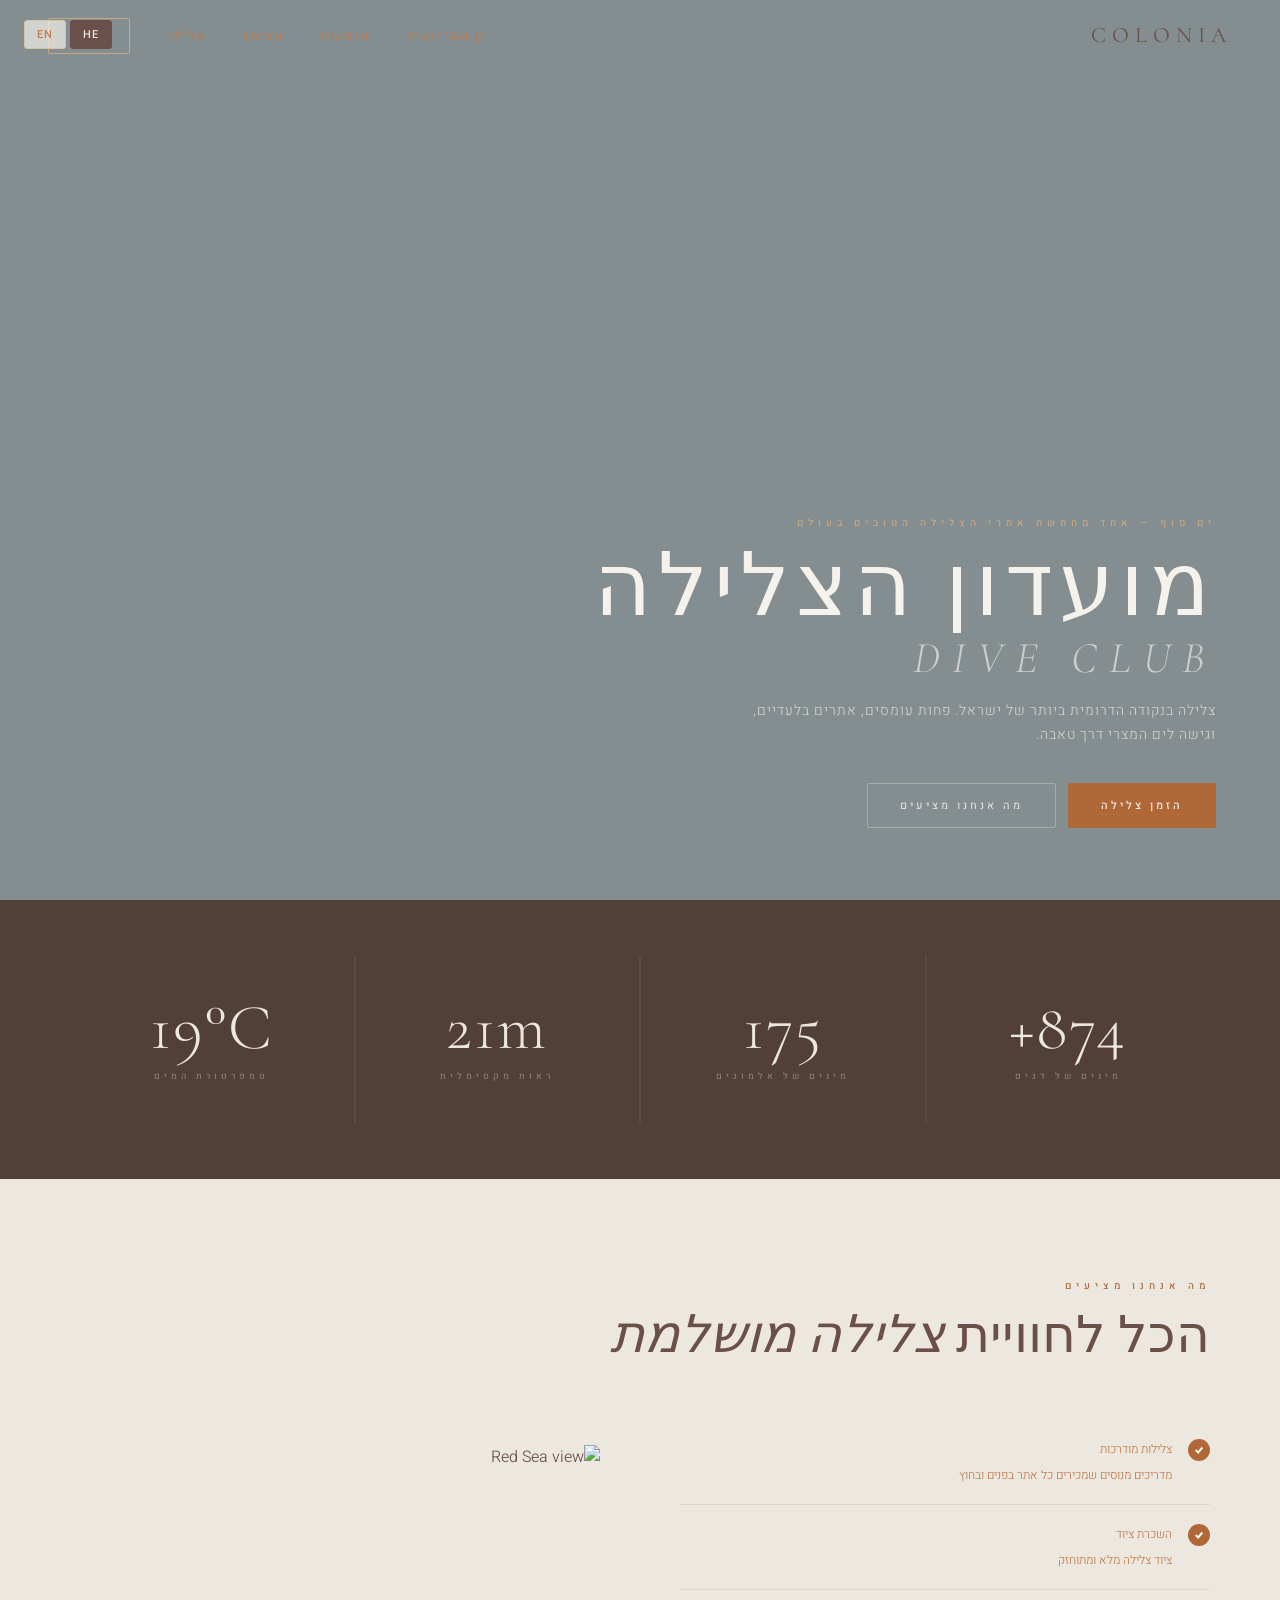
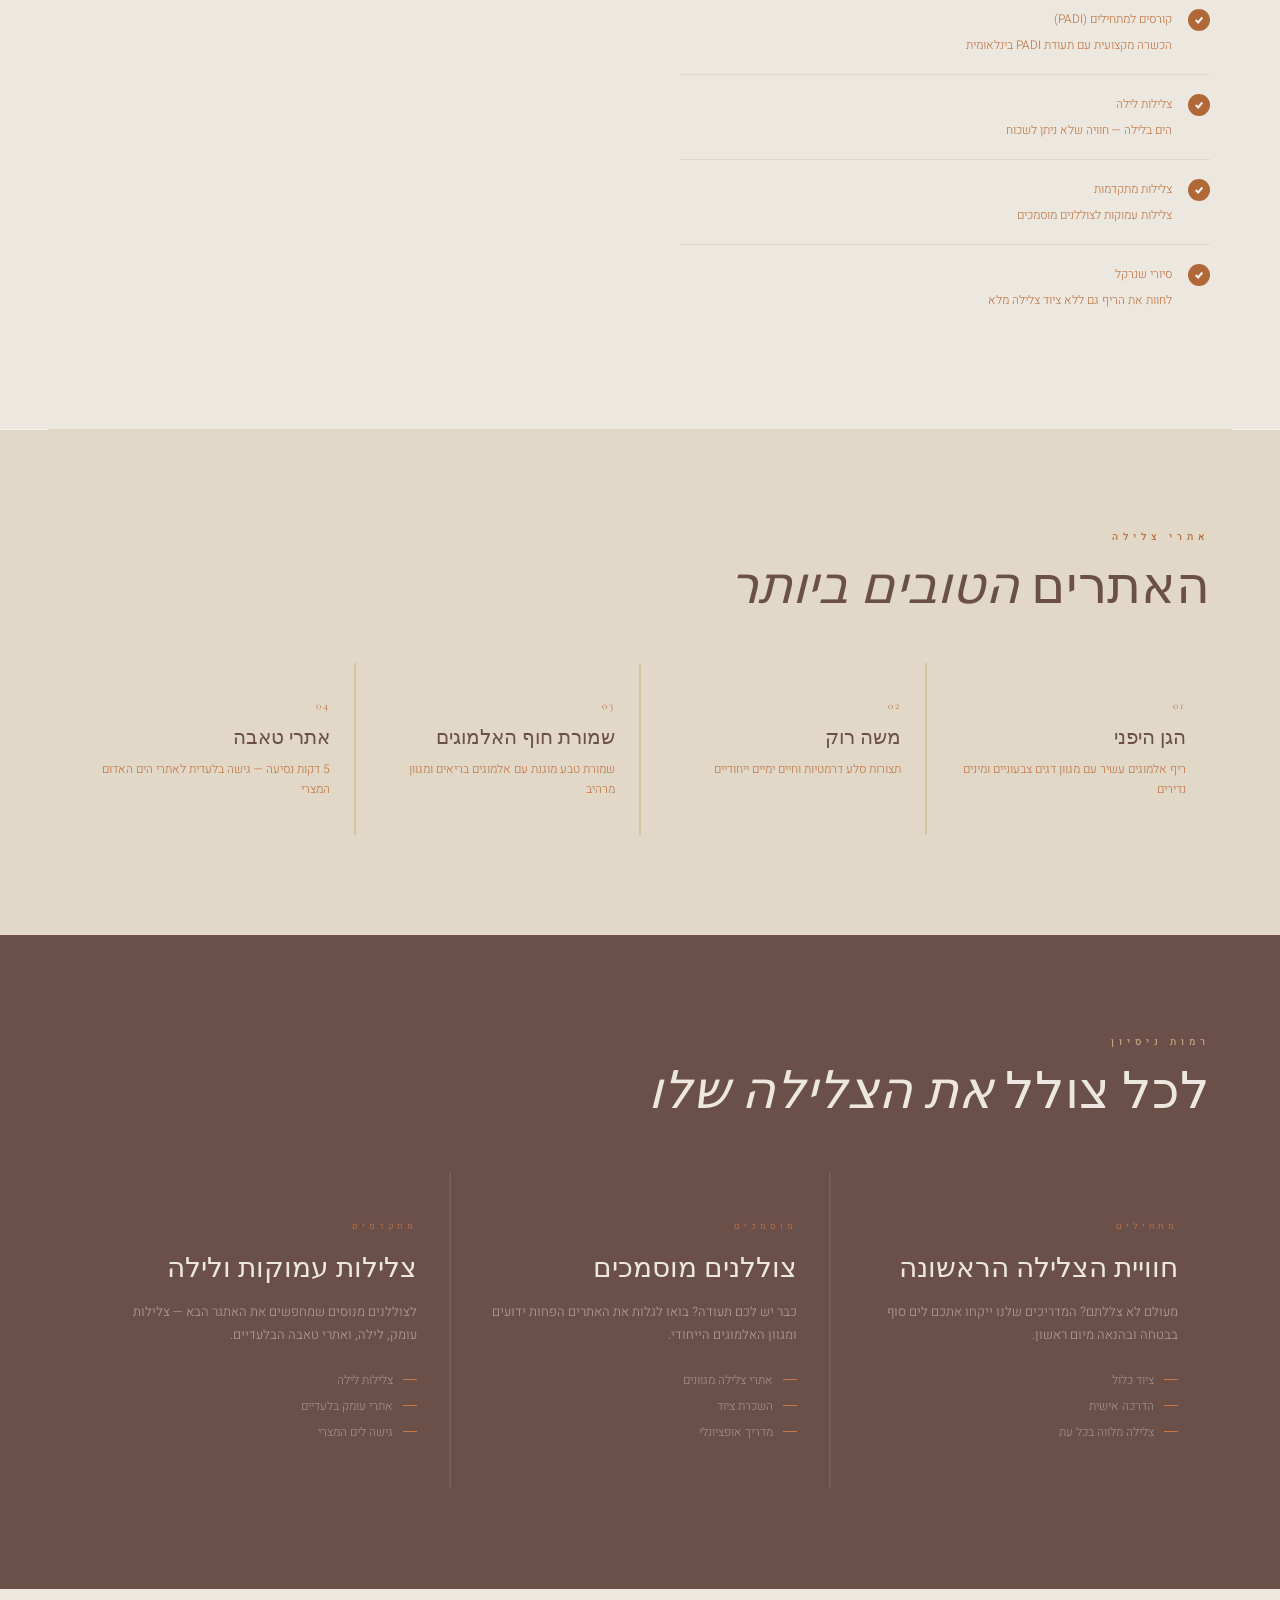
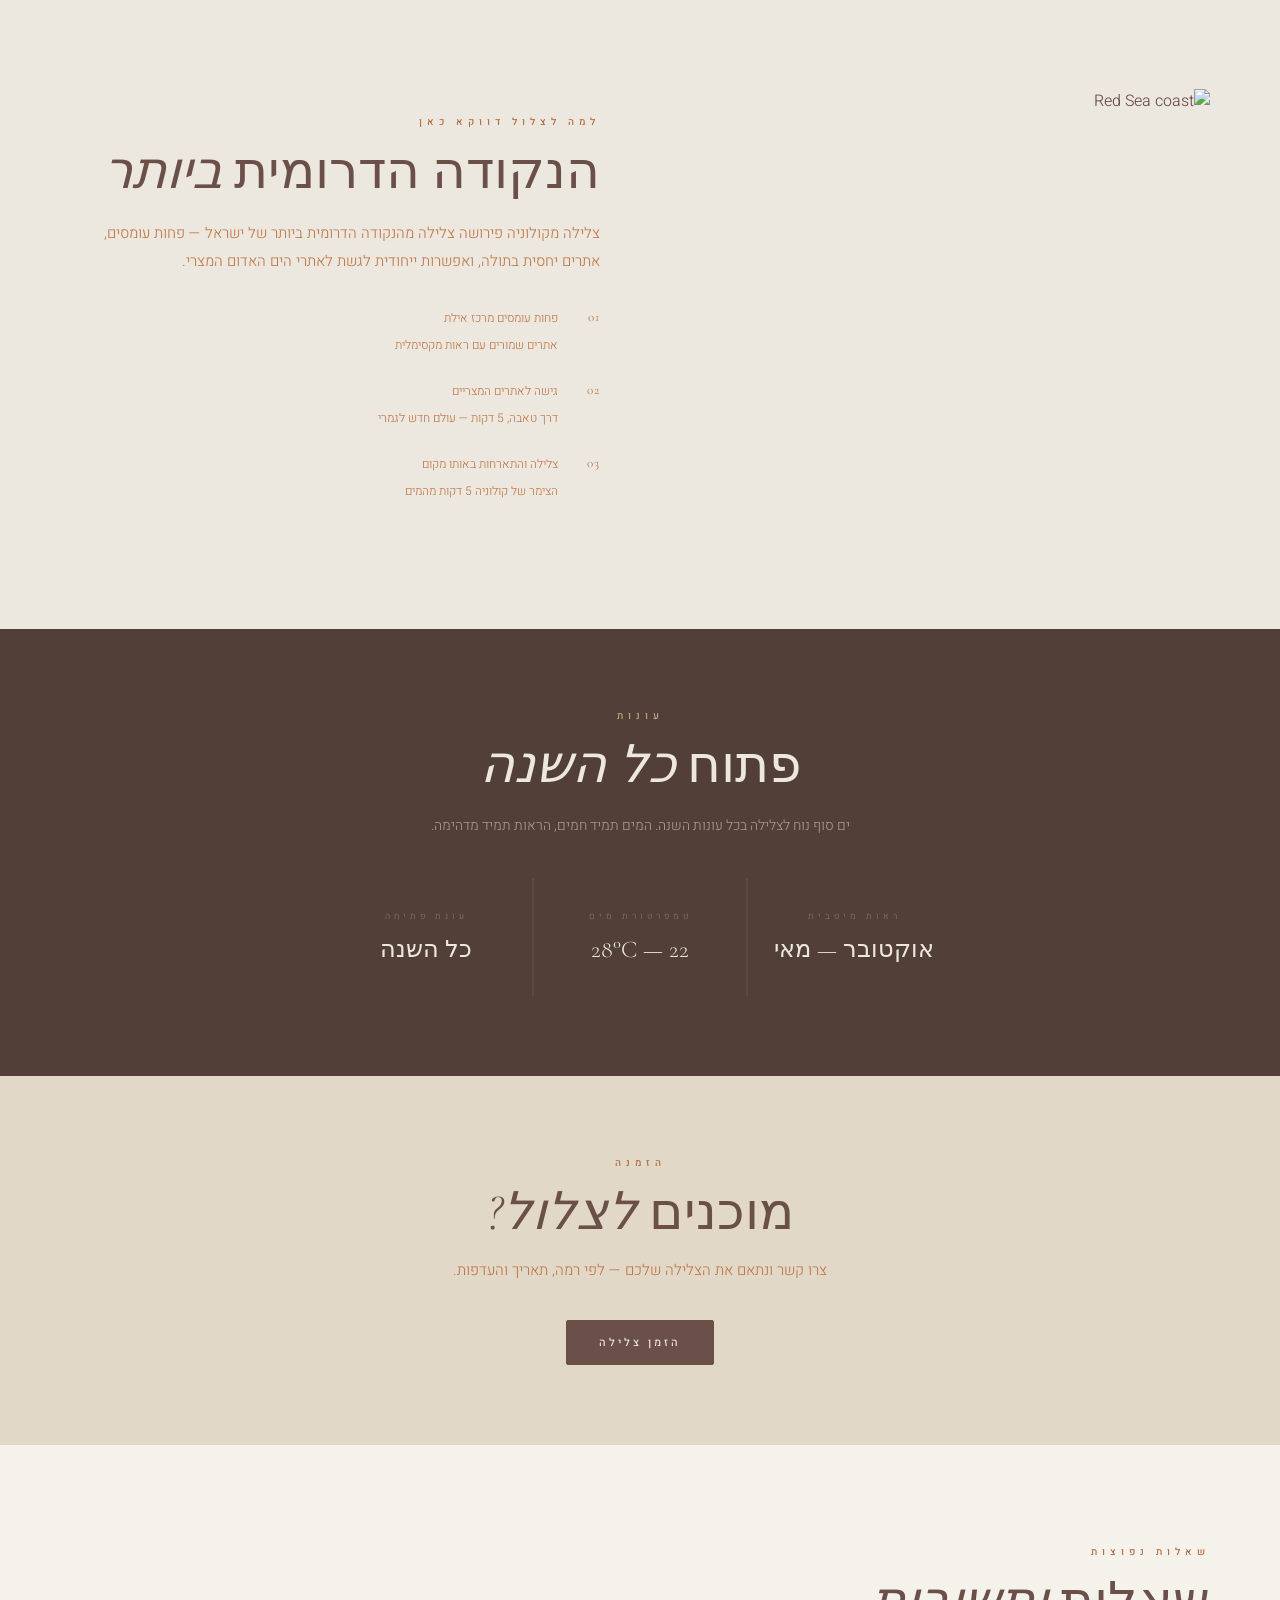
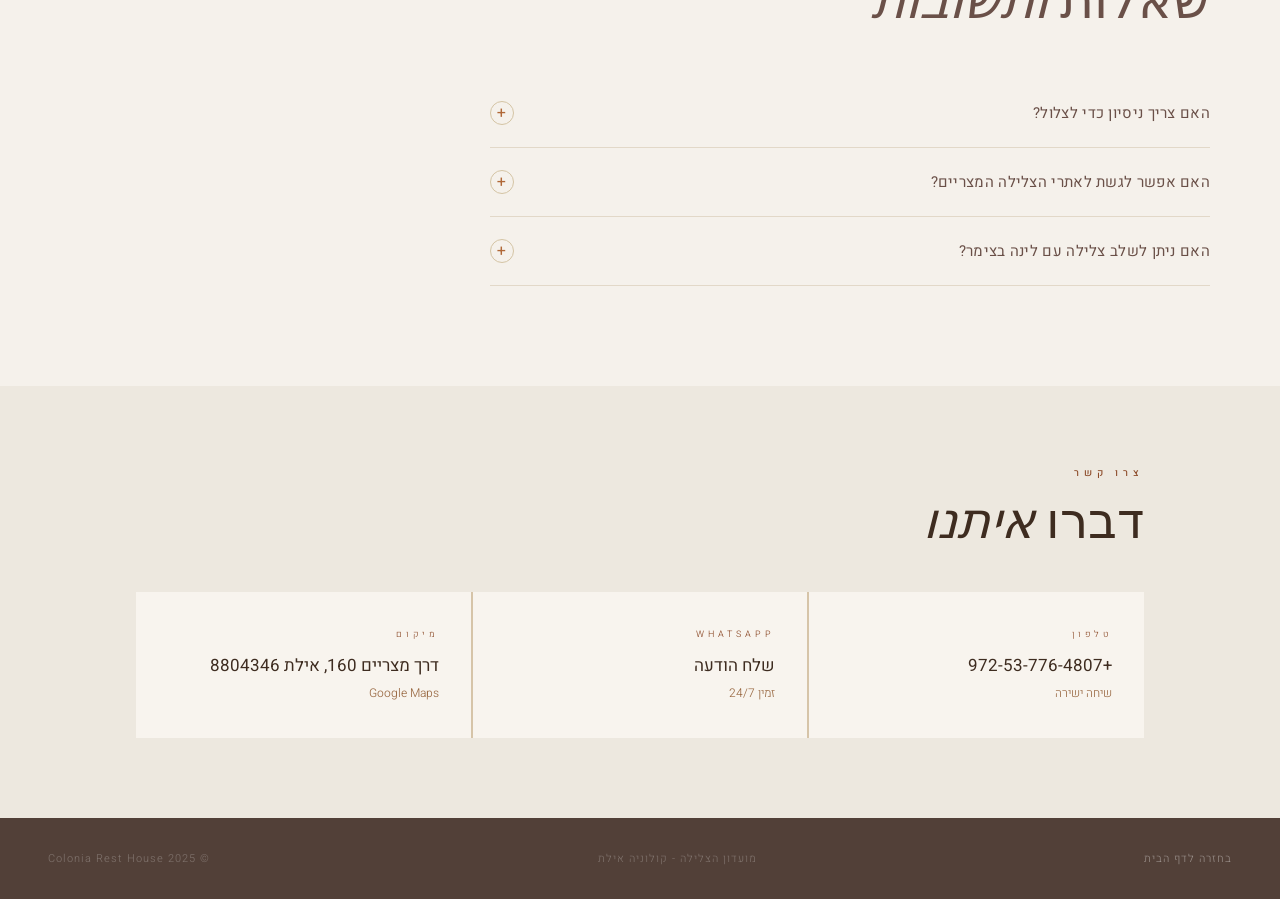
==== diving.html @ 59344635 "deploy: diving.html" ====
<!DOCTYPE html>
<html lang="he" dir="rtl">
<head>
  <meta charset="UTF-8" />
  <meta name="viewport" content="width=device-width, initial-scale=1.0" />
  <title>מועדון הצלילה | Colonia Rest House Eilat</title>
  <meta name="description" content="מועדון הצלילה של קולוניה אילת — צלילה בים סוף, אחד מאתרי הצלילה הטובים בעולם. קורסים, השכרת ציוד, צלילות מודרכות." />
  <link rel="preconnect" href="https://fonts.googleapis.com" />
  <link href="https://fonts.googleapis.com/css2?family=Cormorant+Garamond:ital,wght@0,300;0,400;0,600;1,300;1,400&family=Heebo:wght@300;400;500;600&display=swap" rel="stylesheet" />
  <style>
    *, *::before, *::after { box-sizing: border-box; margin: 0; padding: 0; }
    :root {
      --cream: #EDE8DF; --warm: #E2D8C8; --sand: #D4C4A4; --tan: #C8A882;
      --brown: #C07848; --deep: #B86030; --earth: #6A5048; --rust: #B06838;
      --rust2: #C87848; --dark: #524038; --white: #F5F1EB;
    }
    html { scroll-behavior: smooth; }
    body { font-family: 'Heebo', sans-serif; background: var(--white); color: var(--earth); overflow-x: hidden; font-weight: 300; }
    html, body { margin: 0; padding: 0; overflow-x: hidden; }
    section, footer { width: 100%; overflow-x: hidden; }
    img { max-width: 100%; }

    /* LANG */
    .lang-switch { position: fixed; top: 20px; left: 24px; z-index: 1000; display: flex; gap: 4px; }
    .lang-btn { background: rgba(245,241,235,0.7); border: 1px solid var(--sand); color: var(--brown); border-radius: 3px; padding: 5px 12px; font-size: 11px; font-weight: 500; cursor: pointer; letter-spacing: 1px; font-family: 'Heebo', sans-serif; transition: all 0.2s; }
    .lang-btn.active, .lang-btn:hover { background: var(--earth); color: var(--cream); border-color: var(--earth); }

    /* NAV */
    nav { position: fixed; top: 0; width: 100%; z-index: 900; padding: 22px 48px; display: flex; align-items: center; justify-content: space-between; transition: all 0.4s; }
    nav.scrolled { background: rgba(250,250,248,0.97); backdrop-filter: blur(20px); border-bottom: 1px solid var(--warm); padding: 16px 48px; }
    .nav-logo { font-family: 'Cormorant Garamond', serif; font-size: 22px; font-weight: 400; color: var(--earth); letter-spacing: 6px; text-decoration: none; text-transform: uppercase; }
    .nav-links { display: flex; gap: 36px; list-style: none; align-items: center; }
    .nav-links a { color: var(--brown); text-decoration: none; font-size: 12px; font-weight: 400; letter-spacing: 2px; text-transform: uppercase; transition: color 0.2s; }
    .nav-links a:hover { color: var(--earth); }
    .nav-cta { border: 1px solid var(--tan) !important; padding: 8px 20px; border-radius: 2px; color: var(--earth) !important; }
    .nav-cta:hover { background: var(--earth) !important; border-color: var(--earth) !important; color: var(--cream) !important; }

    /* HERO */
    .hero { height: 100vh; min-height: 700px; position: relative; display: flex; align-items: flex-end; overflow: hidden; }
    .hero-bg { position: absolute; inset: 0; background: url('garden4.jpg') center 50% / cover no-repeat; }
    .hero-overlay { position: absolute; inset: 0; background: rgba(40,60,70,0.55); }
    .hero-content { position: relative; z-index: 2; padding: 0 64px 72px; color: var(--white); width: 100%; }
    .hero-eyebrow { font-size: 10px; font-weight: 500; letter-spacing: 5px; text-transform: uppercase; color: var(--tan); margin-bottom: 16px; }
    .hero h1 { font-family: 'Cormorant Garamond', serif; font-size: clamp(48px, 8vw, 88px); font-weight: 300; line-height: 0.95; letter-spacing: 6px; text-transform: uppercase; margin-bottom: 20px; color: var(--white); }
    .hero h1 em { font-style: italic; font-weight: 300; display: block; font-size: 0.5em; letter-spacing: 12px; opacity: 0.65; margin-top: 8px; }
    .hero-desc { font-size: 14px; font-weight: 300; color: rgba(244,239,232,0.7); letter-spacing: 1px; line-height: 1.7; max-width: 480px; margin-bottom: 36px; }
    .hero-btns { display: flex; gap: 12px; flex-wrap: wrap; }

    /* BUTTONS */
    .btn-primary { background: transparent; color: var(--earth); border: 1px solid var(--tan); padding: 13px 32px; font-size: 11px; font-weight: 500; letter-spacing: 3px; text-transform: uppercase; text-decoration: none; cursor: pointer; transition: all 0.25s; display: inline-block; font-family: 'Heebo', sans-serif; border-radius: 2px; }
    .btn-primary:hover { background: var(--earth); color: var(--cream); border-color: var(--earth); }
    .btn-primary.filled { background: var(--rust); border-color: var(--rust); color: var(--white); }
    .btn-primary.filled:hover { background: var(--rust2); border-color: var(--rust2); }
    .btn-light { background: transparent; color: rgba(244,239,232,0.8); border: 1px solid rgba(244,239,232,0.3); padding: 13px 32px; font-size: 11px; font-weight: 500; letter-spacing: 3px; text-transform: uppercase; text-decoration: none; cursor: pointer; transition: all 0.25s; display: inline-block; font-family: 'Heebo', sans-serif; border-radius: 2px; }
    .btn-light:hover { background: rgba(244,239,232,0.1); }
    .btn-dark { background: var(--earth); color: var(--cream); border: 1px solid var(--earth); padding: 13px 32px; font-size: 11px; font-weight: 500; letter-spacing: 3px; text-transform: uppercase; text-decoration: none; cursor: pointer; transition: all 0.25s; display: inline-block; font-family: 'Heebo', sans-serif; border-radius: 2px; }
    .btn-dark:hover { background: var(--rust); border-color: var(--rust); }

    /* SECTIONS */
    section { padding: 100px 48px; }
    .container { max-width: 1140px; margin: 0 auto; }
    .section-eyebrow { font-size: 10px; font-weight: 500; letter-spacing: 5px; text-transform: uppercase; color: var(--rust); margin-bottom: 14px; }
    .section-eyebrow.light { color: var(--tan); }
    .section-title { font-family: 'Cormorant Garamond', serif; font-size: clamp(32px, 5vw, 52px); font-weight: 300; line-height: 1.1; margin-bottom: 20px; color: var(--earth); }
    .section-title.light { color: var(--cream); }
    .section-title em { font-style: italic; }
    .section-body { font-size: 15px; line-height: 1.85; color: var(--brown); font-weight: 300; max-width: 560px; }

    /* DIVIDER */
    .divider { height: 1px; background: var(--warm); margin: 0 48px; }

    /* STATS */
    .stats-strip { background: var(--dark); padding: 56px 48px; }
    .stats-grid { display: grid; grid-template-columns: repeat(4,1fr); gap: 2px; background: rgba(255,255,255,0.06); }
    .stat-card { background: var(--dark); padding: 40px 28px; text-align: center; }
    .stat-num { font-family: 'Cormorant Garamond', serif; font-size: clamp(42px,6vw,64px); font-weight: 300; color: var(--cream); letter-spacing: 2px; display: block; line-height: 1; }
    .stat-label { font-size: 9px; font-weight: 500; letter-spacing: 4px; text-transform: uppercase; color: rgba(244,239,232,0.35); margin-top: 10px; display: block; }

    /* OFFERINGS */
    .offerings { background: var(--cream); }
    .offer-grid { display: grid; grid-template-columns: 1fr 1fr; gap: 80px; align-items: center; margin-top: 0; }
    .offer-list { list-style: none; display: flex; flex-direction: column; gap: 0; }
    .offer-item { display: flex; align-items: flex-start; gap: 16px; padding: 18px 0; border-bottom: 1px solid var(--warm); }
    .offer-item:last-child { border-bottom: none; }
    .offer-check { width: 22px; height: 22px; border-radius: 50%; background: var(--rust); display: flex; align-items: center; justify-content: center; flex-shrink: 0; margin-top: 1px; }
    .offer-check svg { width: 10px; height: 10px; stroke: var(--white); stroke-width: 2.5; fill: none; }
    .offer-text strong { display: block; font-size: 14px; font-weight: 500; color: var(--earth); margin-bottom: 3px; }
    .offer-text span { font-size: 12px; color: var(--brown); font-weight: 300; }
    .offerings-img { height: 460px; overflow: hidden; }
    .offerings-img img { width: 100%; height: 100%; object-fit: cover; }

    /* DIVE SITES */
    .dive-sites { background: var(--warm); }
    .sites-grid { display: grid; grid-template-columns: repeat(4,1fr); gap: 2px; background: var(--sand); margin-top: 48px; }
    .site-card { background: var(--warm); padding: 36px 24px; transition: background 0.3s; }
    .site-card:hover { background: var(--earth); }
    .site-num { font-family: 'Cormorant Garamond', serif; font-size: 11px; color: var(--rust); letter-spacing: 2px; display: block; margin-bottom: 14px; }
    .site-name { font-family: 'Cormorant Garamond', serif; font-size: 20px; font-weight: 400; color: var(--earth); line-height: 1.2; margin-bottom: 10px; transition: color 0.3s; }
    .site-card:hover .site-name { color: var(--cream); }
    .site-desc { font-size: 12px; color: var(--brown); font-weight: 300; line-height: 1.6; transition: color 0.3s; }
    .site-card:hover .site-desc { color: rgba(244,239,232,0.5); }

    /* LEVELS */
    .levels { background: var(--earth); }
    .levels-grid { display: grid; grid-template-columns: repeat(3,1fr); gap: 2px; background: rgba(255,255,255,0.08); margin-top: 52px; }
    .level-card { background: var(--earth); padding: 48px 32px; transition: background 0.3s; position: relative; }
    .level-card:hover { background: var(--deep); }
    .level-tag { font-size: 9px; letter-spacing: 4px; text-transform: uppercase; color: var(--rust2); display: block; margin-bottom: 20px; }
    .level-title { font-family: 'Cormorant Garamond', serif; font-size: 28px; font-weight: 300; color: var(--cream); margin-bottom: 16px; line-height: 1.1; }
    .level-body { font-size: 13px; color: rgba(244,239,232,0.5); line-height: 1.8; font-weight: 300; margin-bottom: 24px; }
    .level-includes { list-style: none; display: flex; flex-direction: column; gap: 8px; }
    .level-includes li { font-size: 12px; color: rgba(244,239,232,0.4); font-weight: 300; display: flex; align-items: center; gap: 10px; }
    .level-includes li::before { content: ''; width: 14px; height: 1px; background: var(--rust2); flex-shrink: 0; }

    /* WHY HERE */
    .why-here { background: var(--cream); }
    .why-grid { display: grid; grid-template-columns: 1fr 1fr; gap: 80px; align-items: center; }
    .why-img { height: 440px; overflow: hidden; }
    .why-img img { width: 100%; height: 100%; object-fit: cover; }
    .why-list { list-style: none; display: flex; flex-direction: column; gap: 24px; margin-top: 32px; }
    .why-item { display: flex; gap: 20px; align-items: flex-start; }
    .why-num { font-family: 'Cormorant Garamond', serif; font-size: 13px; color: var(--rust); letter-spacing: 1px; flex-shrink: 0; min-width: 22px; margin-top: 2px; }
    .why-text strong { display: block; font-size: 14px; font-weight: 500; color: var(--earth); margin-bottom: 4px; }
    .why-text span { font-size: 12px; color: var(--brown); font-weight: 300; }

    /* SEASON */
    .season { background: var(--dark); padding: 80px 48px; }
    .season-inner { max-width: 640px; margin: 0 auto; text-align: center; }
    .season-grid { display: grid; grid-template-columns: 1fr 1fr 1fr; gap: 2px; background: rgba(255,255,255,0.06); margin-top: 40px; }
    .season-card { background: var(--dark); padding: 32px 20px; text-align: center; }
    .season-label { font-size: 9px; letter-spacing: 4px; text-transform: uppercase; color: rgba(244,239,232,0.3); display: block; margin-bottom: 12px; }
    .season-val { font-family: 'Cormorant Garamond', serif; font-size: 24px; font-weight: 300; color: var(--cream); }

    /* BOOKING CTA */
    .booking-cta { background: var(--warm); padding: 80px 48px; text-align: center; }
    .booking-inner { max-width: 560px; margin: 0 auto; }

    /* FAQ */
    .faq { background: var(--white); }
    .faq-list { margin-top: 48px; max-width: 720px; }
    .faq-item { border-bottom: 1px solid var(--warm); }
    .faq-q { display: flex; justify-content: space-between; align-items: center; padding: 22px 0; cursor: pointer; font-size: 15px; font-weight: 400; color: var(--earth); letter-spacing: 0.3px; gap: 20px; }
    .faq-q span { flex: 1; }
    .faq-icon { width: 24px; height: 24px; border-radius: 50%; border: 1px solid var(--sand); display: flex; align-items: center; justify-content: center; flex-shrink: 0; transition: all 0.3s; color: var(--rust); font-size: 16px; }
    .faq-item.open .faq-icon { background: var(--earth); border-color: var(--earth); color: var(--cream); transform: rotate(45deg); }
    .faq-a { max-height: 0; overflow: hidden; transition: max-height 0.4s ease; }
    .faq-item.open .faq-a { max-height: 200px; }
    .faq-a-inner { padding: 0 0 20px; font-size: 14px; color: var(--brown); line-height: 1.85; font-weight: 300; max-width: 600px; }

    /* STICKY CTA */
    .sticky-cta { position: fixed; bottom: 0; left: 0; right: 0; z-index: 800; padding: 14px 20px; background: var(--earth); display: none; justify-content: center; border-top: 1px solid rgba(255,255,255,0.1); }
    .sticky-cta a { color: var(--cream); text-decoration: none; font-size: 12px; letter-spacing: 3px; text-transform: uppercase; font-weight: 500; font-family: 'Heebo', sans-serif; }
    .sticky-cta.show { display: flex; }

    /* FOOTER */
    footer { background: var(--dark); color: rgba(255,255,255,0.25); padding: 32px 48px; display: flex; align-items: center; justify-content: space-between; font-size: 11px; letter-spacing: 1px; }
    footer a { color: rgba(255,255,255,0.4); text-decoration: none; }
    footer a:hover { color: var(--cream); }

    /* MOBILE */
    @media (max-width: 900px) {
      nav { padding: 16px 20px; } nav.scrolled { padding: 14px 20px; } .nav-links { display: none; }
      .lang-switch { top: 16px; left: 16px; }
      .hero-content { padding: 0 20px 56px; }
      section { padding: 64px 20px; }
      .stats-strip { padding: 48px 20px; }
      .stats-grid { grid-template-columns: 1fr 1fr; }
      .offer-grid { grid-template-columns: 1fr; gap: 36px; }
      .offerings-img { height: 240px; }
      .sites-grid { grid-template-columns: 1fr 1fr; }
      .levels-grid { grid-template-columns: 1fr; }
      .why-grid { grid-template-columns: 1fr; gap: 36px; }
      .why-img { height: 240px; }
      .season { padding: 60px 20px; }
      .season-grid { grid-template-columns: 1fr; }
      .booking-cta { padding: 60px 20px; }
      footer { flex-direction: column; gap: 10px; text-align: center; padding: 24px 20px; }
      .divider { margin: 0; }
    }

    /* LANG */
    .he { display: block; } .en { display: none; }
    body.lang-en .he { display: none; } body.lang-en .en { display: block; }
    body.lang-en { direction: ltr; }
    span.he { display: inline; } span.en { display: none; }
    body.lang-en span.he { display: none; } body.lang-en span.en { display: inline; }
  </style>
</head>
<body>

  <div class="lang-switch">
    <button class="lang-btn active" id="btn-he" onclick="setLang('he')">HE</button>
    <button class="lang-btn" id="btn-en" onclick="setLang('en')">EN</button>
  </div>

  <nav id="navbar">
    <a href="index.html" class="nav-logo">Colonia</a>
    <ul class="nav-links">
      <li><a href="events.html"><span class="he">גן האירועים</span><span class="en">Events Garden</span></a></li>
      <li><a href="shows.html"><span class="he">הופעות</span><span class="en">Shows</span></a></li>
      <li><a href="room.html"><span class="he">הצימר</span><span class="en">The Room</span></a></li>
      <li><a href="diving.html"><span class="he">צלילה</span><span class="en">Diving</span></a></li>
      <li><a href="#booking-cta" class="nav-cta"><span class="he">הזמנה</span><span class="en">Book</span></a></li>
    </ul>
  </nav>

  <!-- HERO -->
  <section class="hero" id="home" style="padding:0;">
    <div class="hero-bg"></div>
    <div class="hero-overlay"></div>
    <div class="hero-content">
      <p class="hero-eyebrow"><span class="he">ים סוף — אחד מחמשת אתרי הצלילה הטובים בעולם</span><span class="en">The Red Sea — one of the world's top 5 dive sites</span></p>
      <h1>
        <span class="he">מועדון הצלילה</span><span class="en">Dive Club</span>
        <em><span class="he">Dive Club</span><span class="en">מועדון הצלילה</span></em>
      </h1>
      <p class="hero-desc">
        <span class="he">צלילה בנקודה הדרומית ביותר של ישראל. פחות עומסים, אתרים בלעדיים, וגישה לים המצרי דרך טאבה.</span>
        <span class="en">Diving from Israel's southernmost point. Less crowds, exclusive sites, and access to Egyptian waters via Taba.</span>
      </p>
      <div class="hero-btns">
        <a href="#booking-cta" class="btn-primary filled"><span class="he">הזמן צלילה</span><span class="en">Book a Dive</span></a>
        <a href="#offerings" class="btn-light"><span class="he">מה אנחנו מציעים</span><span class="en">What We Offer</span></a>
      </div>
    </div>
  </section>

  <!-- STATS -->
  <div class="stats-strip">
    <div class="container">
      <div class="stats-grid">
        <div class="stat-card">
          <span class="stat-num" data-target="1200" data-suffix="+">0</span>
          <span class="stat-label"><span class="he">מינים של דגים</span><span class="en">Fish Species</span></span>
        </div>
        <div class="stat-card">
          <span class="stat-num" data-target="250">0</span>
          <span class="stat-label"><span class="he">מינים של אלמוגים</span><span class="en">Coral Species</span></span>
        </div>
        <div class="stat-card">
          <span class="stat-num" data-target="30" data-suffix="m">0</span>
          <span class="stat-label"><span class="he">ראות מקסימלית</span><span class="en">Max Visibility</span></span>
        </div>
        <div class="stat-card">
          <span class="stat-num" data-target="28" data-suffix="°C">0</span>
          <span class="stat-label"><span class="he">טמפרטורת המים</span><span class="en">Water Temperature</span></span>
        </div>
      </div>
    </div>
  </div>

  <!-- OFFERINGS -->
  <section class="offerings" id="offerings">
    <div class="container">
      <p class="section-eyebrow"><span class="he">מה אנחנו מציעים</span><span class="en">What We Offer</span></p>
      <h2 class="section-title"><span class="he">הכל לחוויית <em>צלילה מושלמת</em></span><span class="en">Everything for a <em>Perfect Dive Experience</em></span></h2>
      <div class="offer-grid" style="margin-top:56px;">
        <ul class="offer-list">
          <li class="offer-item">
            <div class="offer-check"><svg viewBox="0 0 12 12"><polyline points="2,6 5,9 10,3"/></svg></div>
            <div class="offer-text"><strong><span class="he">צלילות מודרכות</span><span class="en">Guided Dives</span></strong><span class="he">מדריכים מנוסים שמכירים כל אתר בפנים ובחוץ</span><span class="en">Experienced guides who know every site inside out</span></div>
          </li>
          <li class="offer-item">
            <div class="offer-check"><svg viewBox="0 0 12 12"><polyline points="2,6 5,9 10,3"/></svg></div>
            <div class="offer-text"><strong><span class="he">השכרת ציוד</span><span class="en">Equipment Rental</span></strong><span class="he">ציוד צלילה מלא ומתוחזק</span><span class="en">Full, well-maintained diving equipment</span></div>
          </li>
          <li class="offer-item">
            <div class="offer-check"><svg viewBox="0 0 12 12"><polyline points="2,6 5,9 10,3"/></svg></div>
            <div class="offer-text"><strong><span class="he">קורסים למתחילים (PADI)</span><span class="en">Beginner Courses (PADI)</span></strong><span class="he">הכשרה מקצועית עם תעודת PADI בינלאומית</span><span class="en">Professional training with international PADI certification</span></div>
          </li>
          <li class="offer-item">
            <div class="offer-check"><svg viewBox="0 0 12 12"><polyline points="2,6 5,9 10,3"/></svg></div>
            <div class="offer-text"><strong><span class="he">צלילות לילה</span><span class="en">Night Dives</span></strong><span class="he">הים בלילה — חוויה שלא ניתן לשכוח</span><span class="en">The sea at night — an experience you won't forget</span></div>
          </li>
          <li class="offer-item">
            <div class="offer-check"><svg viewBox="0 0 12 12"><polyline points="2,6 5,9 10,3"/></svg></div>
            <div class="offer-text"><strong><span class="he">צלילות מתקדמות</span><span class="en">Advanced Dives</span></strong><span class="he">צלילות עמוקות לצוללנים מוסמכים</span><span class="en">Deep dives for certified divers</span></div>
          </li>
          <li class="offer-item">
            <div class="offer-check"><svg viewBox="0 0 12 12"><polyline points="2,6 5,9 10,3"/></svg></div>
            <div class="offer-text"><strong><span class="he">סיורי שנרקל</span><span class="en">Snorkeling Tours</span></strong><span class="he">לחוות את הריף גם ללא ציוד צלילה מלא</span><span class="en">Experience the reef without full diving equipment</span></div>
          </li>
        </ul>
        <div class="offerings-img">
          <img src="garden4.jpg" alt="Red Sea view" />
        </div>
      </div>
    </div>
  </section>

  <div class="divider"></div>

  <!-- DIVE SITES -->
  <section class="dive-sites">
    <div class="container">
      <p class="section-eyebrow"><span class="he">אתרי צלילה</span><span class="en">Dive Sites</span></p>
      <h2 class="section-title"><span class="he">האתרים <em>הטובים ביותר</em></span><span class="en">The <em>Best Sites</em></span></h2>
      <div class="sites-grid">
        <div class="site-card">
          <span class="site-num">01</span>
          <div class="site-name"><span class="he">הגן היפני</span><span class="en">Japanese Garden</span></div>
          <p class="site-desc"><span class="he">ריף אלמוגים עשיר עם מגוון דגים צבעוניים ומינים נדירים</span><span class="en">Rich coral reef with diverse colorful fish and rare species</span></p>
        </div>
        <div class="site-card">
          <span class="site-num">02</span>
          <div class="site-name"><span class="he">משה רוק</span><span class="en">Moses Rock</span></div>
          <p class="site-desc"><span class="he">תצורות סלע דרמטיות וחיים ימיים ייחודיים</span><span class="en">Dramatic rock formations and unique marine life</span></p>
        </div>
        <div class="site-card">
          <span class="site-num">03</span>
          <div class="site-name"><span class="he">שמורת חוף האלמוגים</span><span class="en">Coral Beach Reserve</span></div>
          <p class="site-desc"><span class="he">שמורת טבע מוגנת עם אלמוגים בריאים ומגוון מרהיב</span><span class="en">Protected nature reserve with healthy corals and stunning diversity</span></p>
        </div>
        <div class="site-card">
          <span class="site-num">04</span>
          <div class="site-name"><span class="he">אתרי טאבה</span><span class="en">Taba Sites</span></div>
          <p class="site-desc"><span class="he">5 דקות נסיעה — גישה בלעדית לאתרי הים האדום המצרי</span><span class="en">5 min drive — exclusive access to Egyptian Red Sea sites</span></p>
        </div>
      </div>
    </div>
  </section>

  <!-- LEVELS -->
  <section class="levels">
    <div class="container">
      <p class="section-eyebrow light"><span class="he">רמות ניסיון</span><span class="en">Experience Levels</span></p>
      <h2 class="section-title light"><span class="he">לכל צולל <em>את הצלילה שלו</em></span><span class="en">For Every Diver <em>Their Dive</em></span></h2>
      <div class="levels-grid">
        <div class="level-card">
          <span class="level-tag"><span class="he">מתחילים</span><span class="en">Beginners</span></span>
          <div class="level-title"><span class="he">חוויית הצלילה הראשונה</span><span class="en">First Dive Experience</span></div>
          <p class="level-body"><span class="he">מעולם לא צללתם? המדריכים שלנו ייקחו אתכם לים סוף בבטחה ובהנאה מיום ראשון.</span><span class="en">Never dived before? Our guides will take you into the Red Sea safely and joyfully from day one.</span></p>
          <ul class="level-includes">
            <li><span class="he">ציוד כלול</span><span class="en">Equipment included</span></li>
            <li><span class="he">הדרכה אישית</span><span class="en">Personal instruction</span></li>
            <li><span class="he">צלילה מלווה בכל עת</span><span class="en">Escorted dive at all times</span></li>
          </ul>
        </div>
        <div class="level-card">
          <span class="level-tag"><span class="he">מוסמכים</span><span class="en">Certified</span></span>
          <div class="level-title"><span class="he">צוללנים מוסמכים</span><span class="en">Certified Divers</span></div>
          <p class="level-body"><span class="he">כבר יש לכם תעודה? בואו לגלות את האתרים הפחות ידועים ומגוון האלמוגים הייחודי.</span><span class="en">Already certified? Come discover the lesser-known sites and unique coral diversity.</span></p>
          <ul class="level-includes">
            <li><span class="he">אתרי צלילה מגוונים</span><span class="en">Varied dive sites</span></li>
            <li><span class="he">השכרת ציוד</span><span class="en">Equipment rental</span></li>
            <li><span class="he">מדריך אופציונלי</span><span class="en">Optional guide</span></li>
          </ul>
        </div>
        <div class="level-card">
          <span class="level-tag"><span class="he">מתקדמים</span><span class="en">Advanced</span></span>
          <div class="level-title"><span class="he">צלילות עמוקות ולילה</span><span class="en">Deep &amp; Night Dives</span></div>
          <p class="level-body"><span class="he">לצוללנים מנוסים שמחפשים את האתגר הבא — צלילות עומק, לילה, ואתרי טאבה הבלעדיים.</span><span class="en">For experienced divers seeking the next challenge — deep dives, night dives, and exclusive Taba sites.</span></p>
          <ul class="level-includes">
            <li><span class="he">צלילות לילה</span><span class="en">Night dives</span></li>
            <li><span class="he">אתרי עומק בלעדיים</span><span class="en">Exclusive deep sites</span></li>
            <li><span class="he">גישה לים המצרי</span><span class="en">Access to Egyptian waters</span></li>
          </ul>
        </div>
      </div>
    </div>
  </section>

  <!-- WHY HERE -->
  <section class="why-here">
    <div class="container">
      <div class="why-grid">
        <div class="why-img">
          <img src="garden5.jpg" alt="Red Sea coast" />
        </div>
        <div>
          <p class="section-eyebrow"><span class="he">למה לצלול דווקא כאן</span><span class="en">Why Dive Here Specifically</span></p>
          <h2 class="section-title"><span class="he">הנקודה הדרומית <em>ביותר</em></span><span class="en">The <em>Southernmost</em> Point</span></h2>
          <p class="section-body" style="margin-bottom:32px;">
            <span class="he">צלילה מקולוניה פירושה צלילה מהנקודה הדרומית ביותר של ישראל — פחות עומסים, אתרים יחסית בתולה, ואפשרות ייחודית לגשת לאתרי הים האדום המצרי.</span>
            <span class="en">Diving from Colonia means diving from Israel's southernmost point — less crowds, relatively pristine sites, and a unique ability to access Egyptian Red Sea sites.</span>
          </p>
          <ul class="why-list">
            <li class="why-item">
              <span class="why-num">01</span>
              <div class="why-text"><strong><span class="he">פחות עומסים מרכז אילת</span><span class="en">Less Crowded Than Central Eilat</span></strong><span class="he">אתרים שמורים עם ראות מקסימלית</span><span class="en">Preserved sites with maximum visibility</span></div>
            </li>
            <li class="why-item">
              <span class="why-num">02</span>
              <div class="why-text"><strong><span class="he">גישה לאתרים המצריים</span><span class="en">Access to Egyptian Sites</span></strong><span class="he">דרך טאבה, 5 דקות — עולם חדש לגמרי</span><span class="en">Via Taba, 5 minutes — a completely new world</span></div>
            </li>
            <li class="why-item">
              <span class="why-num">03</span>
              <div class="why-text"><strong><span class="he">צלילה והתארחות באותו מקום</span><span class="en">Dive and Stay in the Same Place</span></strong><span class="he">הצימר של קולוניה 5 דקות מהמים</span><span class="en">Colonia's room 5 minutes from the water</span></div>
            </li>
          </ul>
        </div>
      </div>
    </div>
  </section>

  <!-- SEASON -->
  <section class="season">
    <div class="season-inner">
      <p class="section-eyebrow light" style="text-align:center;"><span class="he">עונות</span><span class="en">Seasons</span></p>
      <h2 class="section-title light" style="text-align:center;"><span class="he">פתוח <em>כל השנה</em></span><span class="en">Open <em>Year Round</em></span></h2>
      <p style="color:rgba(244,239,232,0.5);font-size:14px;text-align:center;line-height:1.7;font-weight:300;margin-bottom:0;">
        <span class="he">ים סוף נוח לצלילה בכל עונות השנה. המים תמיד חמים, הראות תמיד מדהימה.</span>
        <span class="en">The Red Sea is comfortable for diving all year. The water is always warm, the visibility always stunning.</span>
      </p>
      <div class="season-grid">
        <div class="season-card">
          <span class="season-label"><span class="he">ראות מיטבית</span><span class="en">Best Visibility</span></span>
          <div class="season-val"><span class="he">אוקטובר — מאי</span><span class="en">Oct — May</span></div>
        </div>
        <div class="season-card">
          <span class="season-label"><span class="he">טמפרטורת מים</span><span class="en">Water Temperature</span></span>
          <div class="season-val">22 — 28°C</div>
        </div>
        <div class="season-card">
          <span class="season-label"><span class="he">עונת פתיחה</span><span class="en">Open Season</span></span>
          <div class="season-val"><span class="he">כל השנה</span><span class="en">All Year</span></div>
        </div>
      </div>
    </div>
  </section>

  <!-- BOOKING CTA -->
  <section class="booking-cta" id="booking-cta">
    <div class="booking-inner">
      <p class="section-eyebrow"><span class="he">הזמנה</span><span class="en">Booking</span></p>
      <h2 class="section-title" style="margin-bottom:16px;"><span class="he">מוכנים <em>לצלול?</em></span><span class="en">Ready <em>to Dive?</em></span></h2>
      <p class="section-body" style="max-width:420px;margin:0 auto 36px;text-align:center;">
        <span class="he">צרו קשר ונתאם את הצלילה שלכם — לפי רמה, תאריך והעדפות.</span>
        <span class="en">Contact us and we'll arrange your dive — by level, date, and preference.</span>
      </p>
      <a href="index.html#booking" class="btn-dark"><span class="he">הזמן צלילה</span><span class="en">Book a Dive</span></a>
    </div>
  </section>

  <!-- FAQ -->
  <section class="faq">
    <div class="container">
      <p class="section-eyebrow"><span class="he">שאלות נפוצות</span><span class="en">FAQ</span></p>
      <h2 class="section-title"><span class="he">שאלות <em>ותשובות</em></span><span class="en">Questions <em>&amp; Answers</em></span></h2>
      <div class="faq-list">
        <div class="faq-item">
          <div class="faq-q" onclick="toggleFaq(this)">
            <span><span class="he">האם צריך ניסיון כדי לצלול?</span><span class="en">Do I need experience to dive?</span></span>
            <div class="faq-icon">+</div>
          </div>
          <div class="faq-a"><div class="faq-a-inner"><span class="he">לא. אנחנו מציעים חוויית צלילה ראשונה למתחילים לחלוטין, ללא כל ניסיון קודם. המדריכים ילוו אתכם בכל שלב.</span><span class="en">No. We offer a first dive experience for complete beginners, with no prior experience needed. Our guides will accompany you every step of the way.</span></div></div>
        </div>
        <div class="faq-item">
          <div class="faq-q" onclick="toggleFaq(this)">
            <span><span class="he">האם אפשר לגשת לאתרי הצלילה המצריים?</span><span class="en">Can we access Egyptian dive sites?</span></span>
            <div class="faq-icon">+</div>
          </div>
          <div class="faq-a"><div class="faq-a-inner"><span class="he">כן. מעבר טאבה נמצא 5 דקות נסיעה מקולוניה. דרכו יש גישה לאתרי הים האדום המצרי — חוויה שונה לחלוטין ומומלצת מאוד.</span><span class="en">Yes. Taba crossing is 5 minutes from Colonia. Through it there's access to Egyptian Red Sea sites — a completely different and highly recommended experience.</span></div></div>
        </div>
        <div class="faq-item">
          <div class="faq-q" onclick="toggleFaq(this)">
            <span><span class="he">האם ניתן לשלב צלילה עם לינה בצימר?</span><span class="en">Can I combine diving with a room stay?</span></span>
            <div class="faq-icon">+</div>
          </div>
          <div class="faq-a"><div class="faq-a-inner"><span class="he">בהחלט. זו החוויה האידיאלית — ישנים בצימר עם נוף לים סוף, ומצללים בבוקר. ניתן לתאם חבילה משולבת.</span><span class="en">Absolutely. That's the ideal experience — sleeping in the room with a Red Sea view, and diving in the morning. A combined package can be arranged.</span></div></div>
        </div>
      </div>
    </div>
  </section>

  
  <!-- CONTACT -->
  <section style="background:var(--cream,#F0EAE0);padding:80px 0;" id="contact-sub">
    <div style="max-width:1120px;margin:0 auto;padding:0 56px;">
      <p style="font-size:10px;font-weight:500;letter-spacing:5px;text-transform:uppercase;color:#8C4A28;margin-bottom:12px;">
        <span class="he">צרו קשר</span><span class="en">Contact</span>
      </p>
      <h2 style="font-family:Cormorant Garamond,serif;font-size:clamp(32px,4vw,50px);font-weight:300;color:#3E2C20;margin-bottom:40px;">
        <span class="he">דברו <em>איתנו</em></span><span class="en">Get in <em>Touch</em></span>
      </h2>
      <div style="display:grid;grid-template-columns:repeat(3,1fr);gap:2px;background:#D6C4A8;">
        <a href="tel:+972537764807" style="background:#F8F4EE;padding:36px 32px;text-decoration:none;display:block;transition:background 0.25s;">
          <span style="font-size:9px;letter-spacing:4px;text-transform:uppercase;color:#8C4A28;margin-bottom:12px;display:block;">
            <span class="he">טלפון</span><span class="en">Phone</span>
          </span>
          <div style="font-size:17px;color:#3E2C20;font-weight:400;">+972-53-776-4807</div>
          <div style="font-size:12px;color:#9A6A44;margin-top:6px;font-weight:300;"><span class="he">שיחה ישירה</span><span class="en">Direct call</span></div>
        </a>
        <a href="https://wa.me/972537764807" style="background:#F8F4EE;padding:36px 32px;text-decoration:none;display:block;transition:background 0.25s;">
          <span style="font-size:9px;letter-spacing:4px;text-transform:uppercase;color:#8C4A28;margin-bottom:12px;display:block;">WhatsApp</span>
          <div style="font-size:17px;color:#3E2C20;font-weight:400;"><span class="he">שלח הודעה</span><span class="en">Send a message</span></div>
          <div style="font-size:12px;color:#9A6A44;margin-top:6px;font-weight:300;"><span class="he">זמין 24/7</span><span class="en">Available 24/7</span></div>
        </a>
        <a href="https://maps.app.goo.gl/pSJWfZtYGJY27FjQ9" target="_blank" style="background:#F8F4EE;padding:36px 32px;text-decoration:none;display:block;transition:background 0.25s;">
          <span style="font-size:9px;letter-spacing:4px;text-transform:uppercase;color:#8C4A28;margin-bottom:12px;display:block;"><span class="he">מיקום</span><span class="en">Location</span></span>
          <div style="font-size:17px;color:#3E2C20;font-weight:400;"><span class="he">דרך מצריים 160, אילת 8804346</span><span class="en">Derech Mitzraim 160, Eilat 8804346</span></div>
          <div style="font-size:12px;color:#9A6A44;margin-top:6px;font-weight:300;">Google Maps</div>
        </a>
      </div>
    </div>
  </section>
  <footer>
    <span><a href="index.html"><span class="he">בחזרה לדף הבית</span><span class="en">Back to Home</span></a></span>
    <span><span class="he">מועדון הצלילה - קולוניה אילת</span><span class="en">Dive Club - Colonia Eilat</span></span>
    <span>© 2025 Colonia Rest House</span>
  </footer>

  <!-- STICKY CTA -->
  <div class="sticky-cta" id="stickyCta">
    <a href="#booking-cta"><span class="he">הזמן עכשיו</span><span class="en">Book Now</span></a>
  </div>

  <script>
    function setLang(l) {
      document.body.classList.toggle('lang-en', l==='en');
      document.getElementById('btn-he').classList.toggle('active', l==='he');
      document.getElementById('btn-en').classList.toggle('active', l==='en');
      document.documentElement.setAttribute('dir', l==='en' ? 'ltr' : 'rtl');
      document.documentElement.setAttribute('lang', l);
    }
    window.addEventListener('scroll', () => {
      document.getElementById('navbar').classList.toggle('scrolled', window.scrollY > 60);
      document.getElementById('stickyCta').classList.toggle('show', window.scrollY > 200);
    });
    document.querySelectorAll('a[href^="#"]').forEach(a => {
      a.addEventListener('click', e => {
        const t = document.querySelector(a.getAttribute('href'));
        if (t) { e.preventDefault(); t.scrollIntoView({ behavior: 'smooth' }); }
      });
    });
    function toggleFaq(el) { el.parentElement.classList.toggle('open'); }

    function animateCounter(el) {
      const target = parseInt(el.dataset.target);
      const suffix = el.dataset.suffix || '';
      const duration = 1800;
      const step = target / (duration / 16);
      let current = 0;
      const timer = setInterval(() => {
        current = Math.min(current + step, target);
        el.textContent = Math.floor(current).toLocaleString() + suffix;
        if (current >= target) clearInterval(timer);
      }, 16);
    }
    const counterObserver = new IntersectionObserver((entries) => {
      entries.forEach(e => {
        if (e.isIntersecting && !e.target.dataset.animated) {
          e.target.dataset.animated = '1';
          animateCounter(e.target);
        }
      });
    }, { threshold: 0.5 });
    document.querySelectorAll('.stat-num[data-target]').forEach(el => counterObserver.observe(el));
  </script>
</body>
</html>
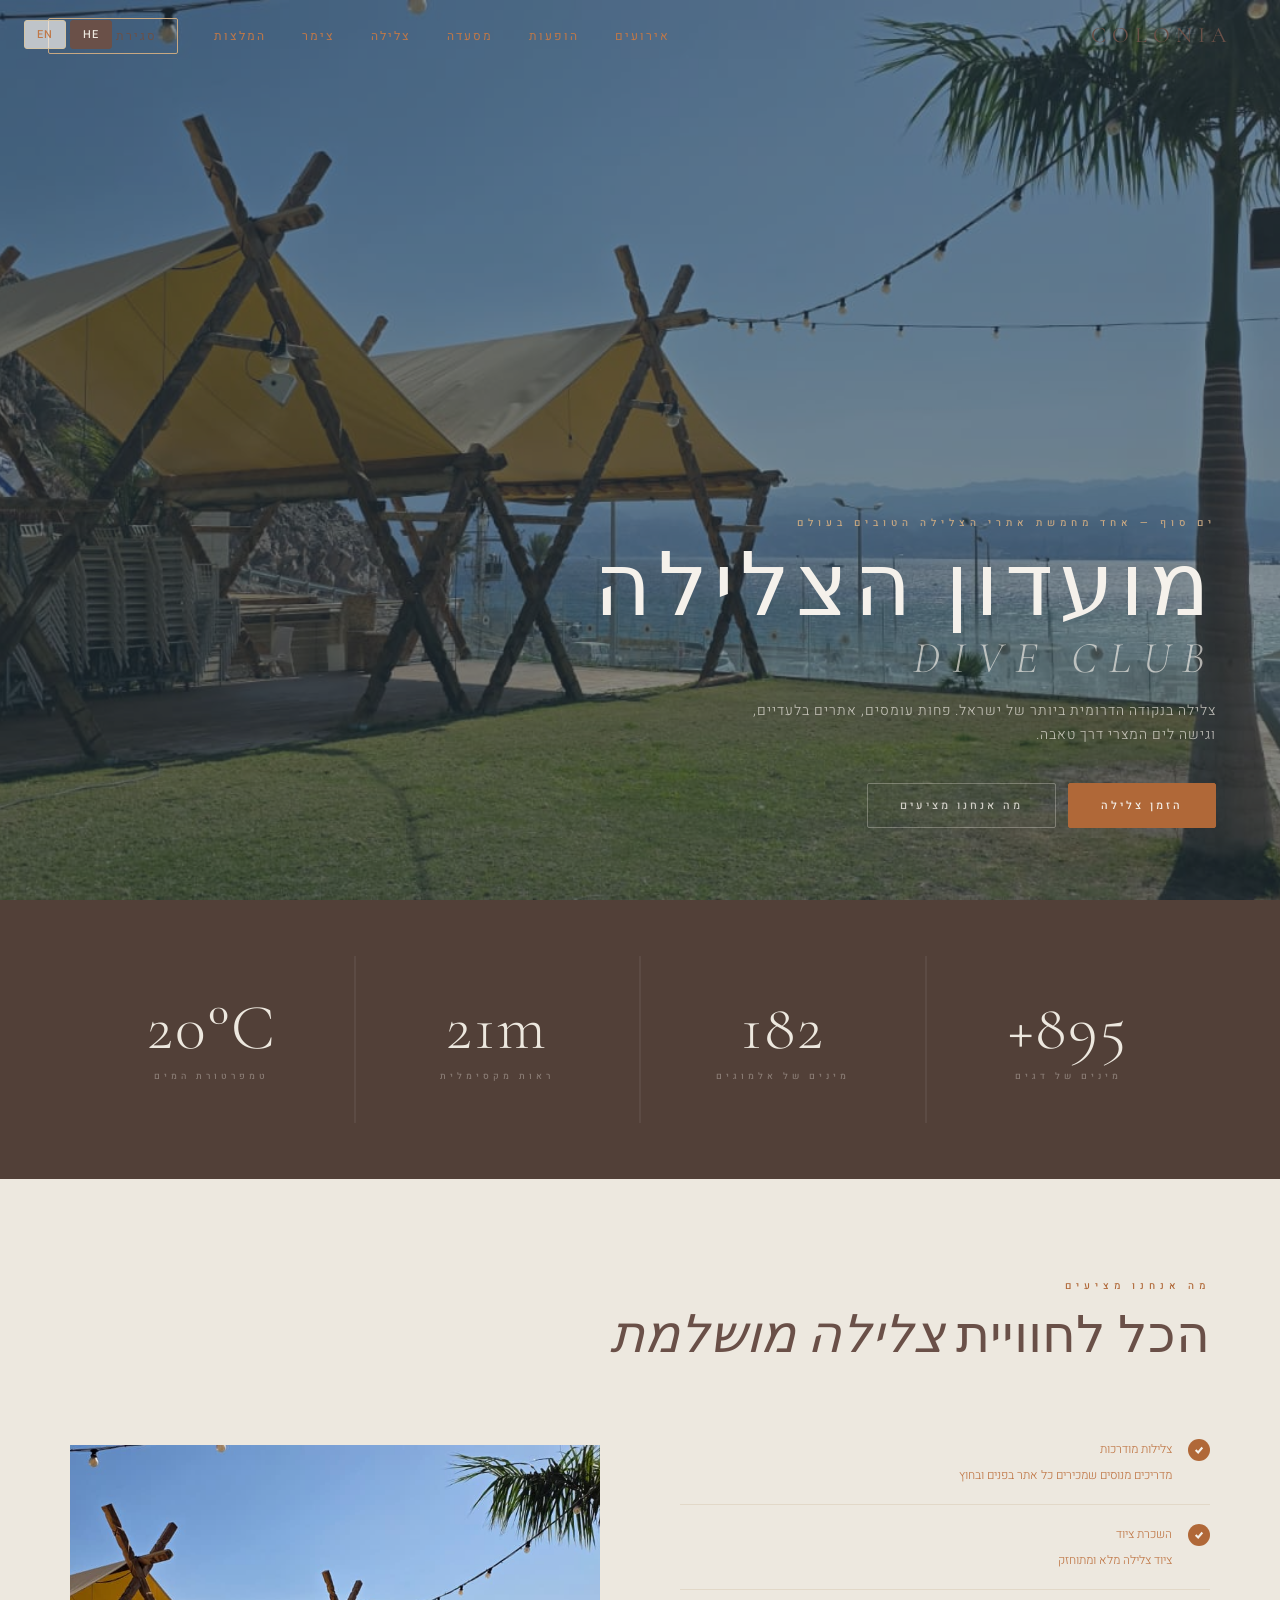
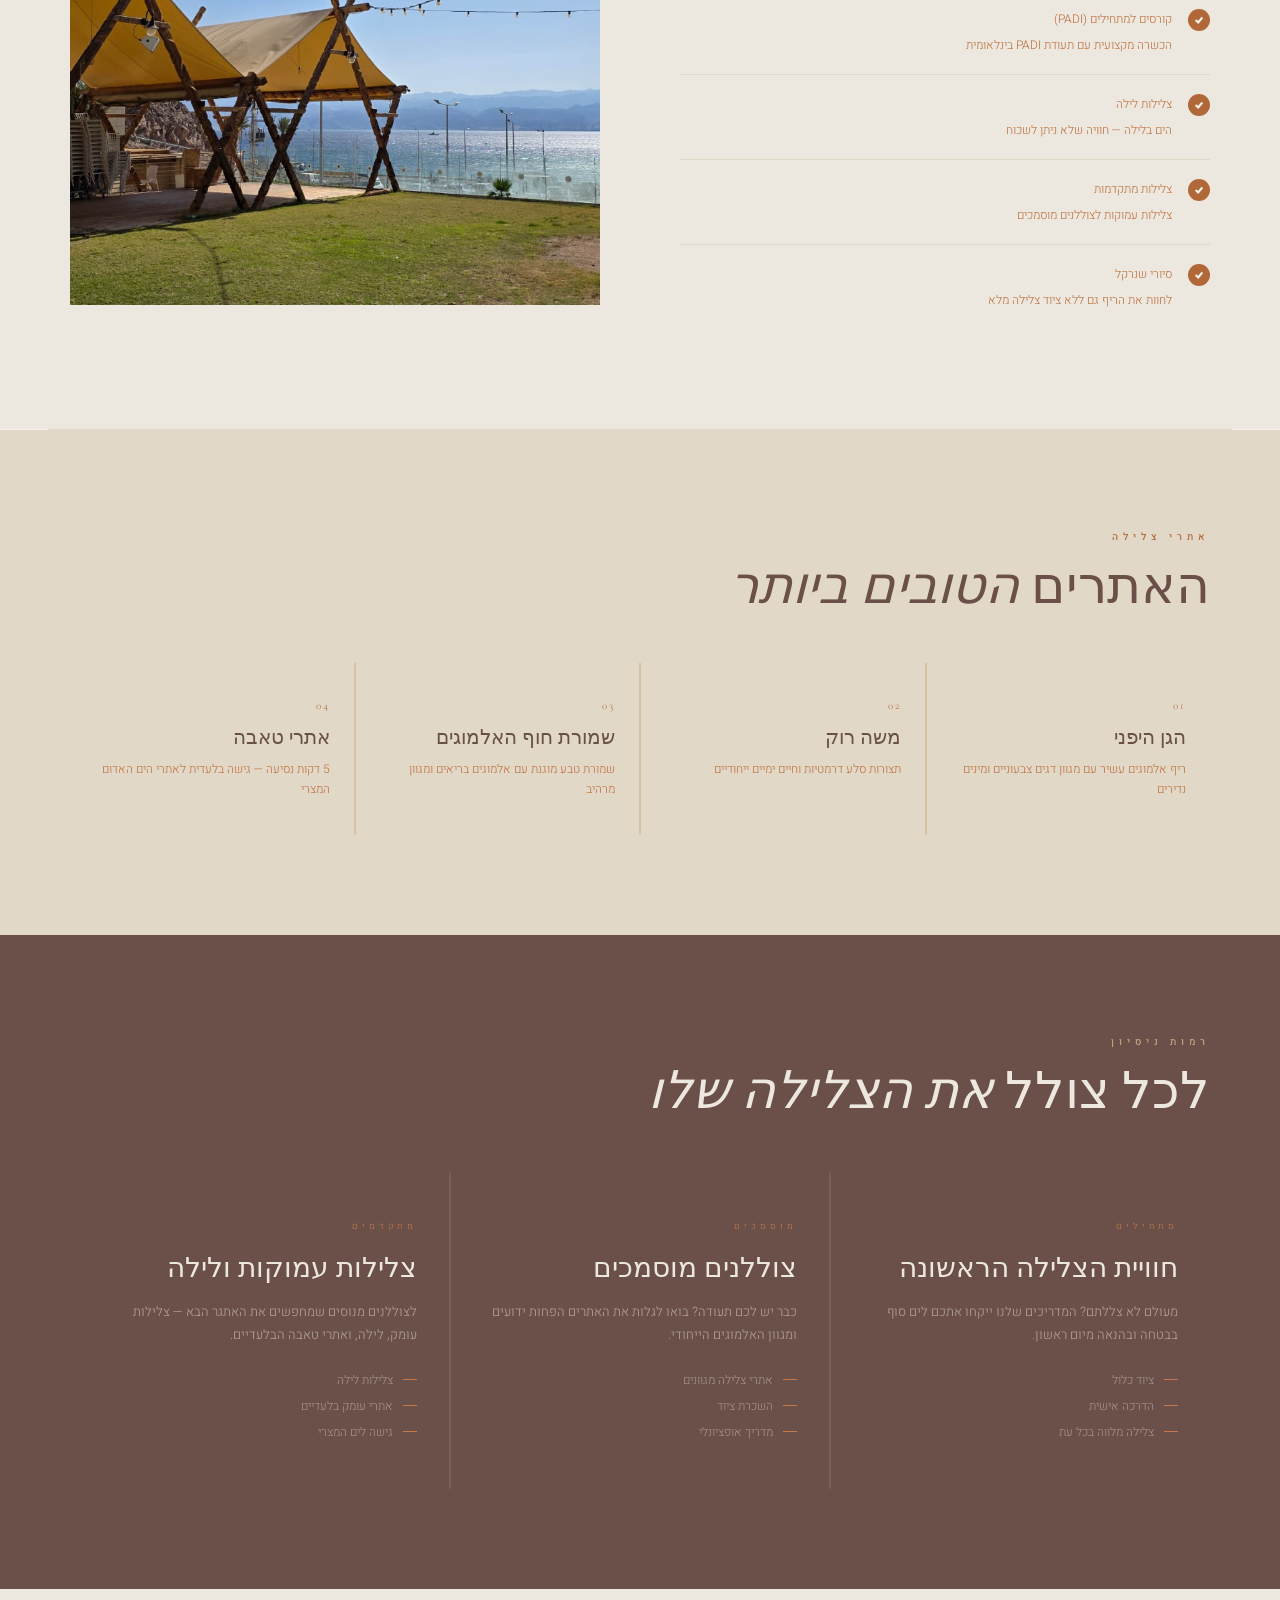
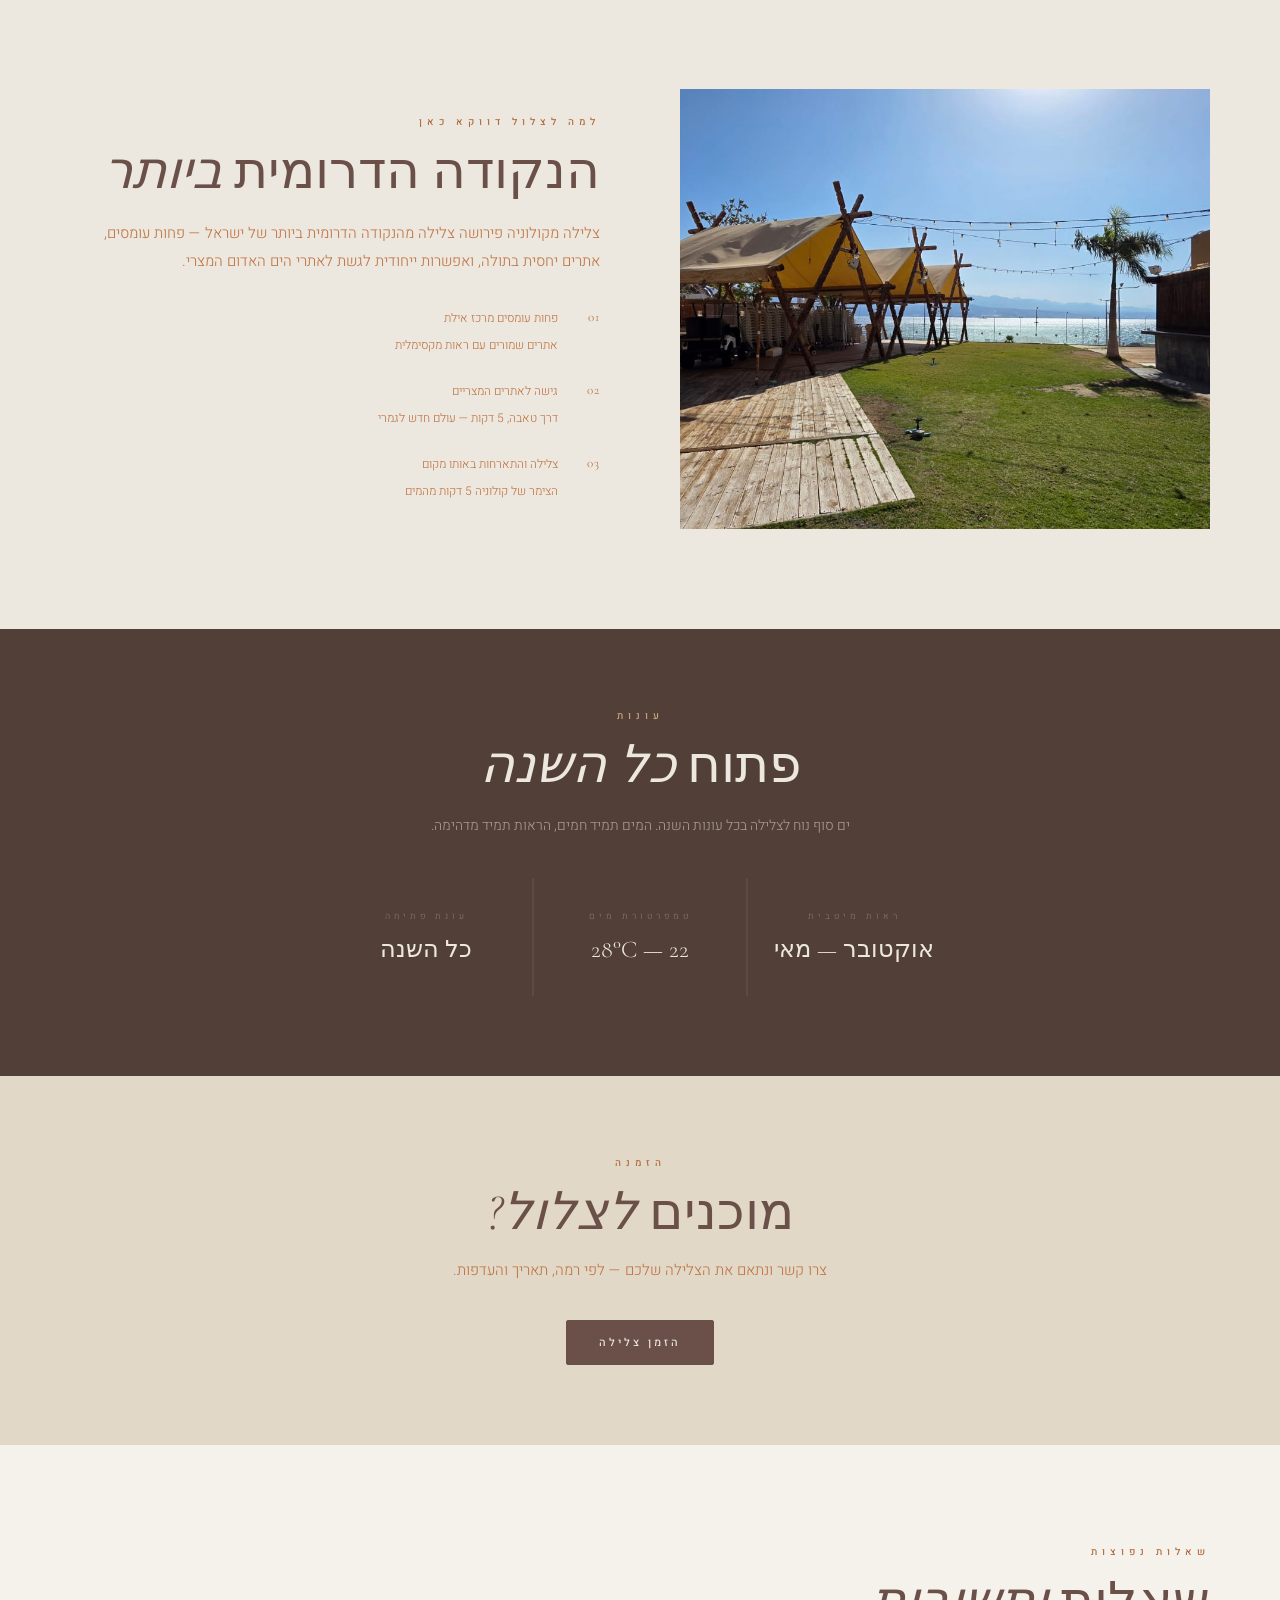
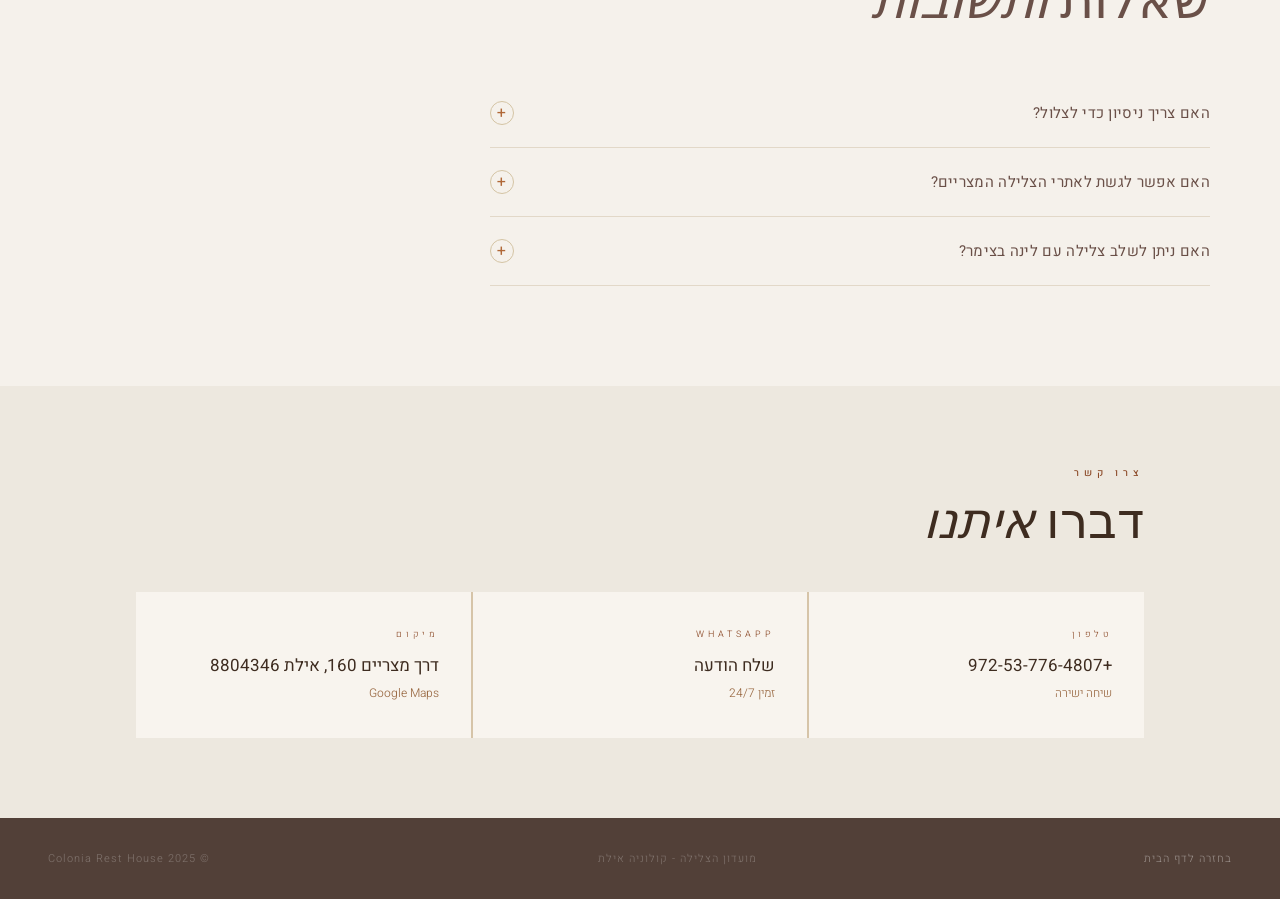
==== commit bd32165c: "update: diving.html - B2B focus, restaurant added" ====
--- a/diving.html
+++ b/diving.html
@@ -196,11 +196,13 @@
   <nav id="navbar">
     <a href="index.html" class="nav-logo">Colonia</a>
     <ul class="nav-links">
-      <li><a href="events.html"><span class="he">גן האירועים</span><span class="en">Events Garden</span></a></li>
+      <li><a href="events.html"><span class="he">אירועים</span><span class="en">Events</span></a></li>
       <li><a href="shows.html"><span class="he">הופעות</span><span class="en">Shows</span></a></li>
-      <li><a href="room.html"><span class="he">הצימר</span><span class="en">The Room</span></a></li>
+      <li><a href="restaurant.html"><span class="he">מסעדה</span><span class="en">Restaurant</span></a></li>
       <li><a href="diving.html"><span class="he">צלילה</span><span class="en">Diving</span></a></li>
-      <li><a href="#booking-cta" class="nav-cta"><span class="he">הזמנה</span><span class="en">Book</span></a></li>
+      <li><a href="room.html"><span class="he">צימר</span><span class="en">Room</span></a></li>
+      <li><a href="testimonials.html"><span class="he">המלצות</span><span class="en">Reviews</span></a></li>
+      <li><a href="index.html#booking" class="nav-cta"><span class="he">סגירת תאריך</span><span class="en">Book Now</span></a></li>
     </ul>
   </nav>
 
